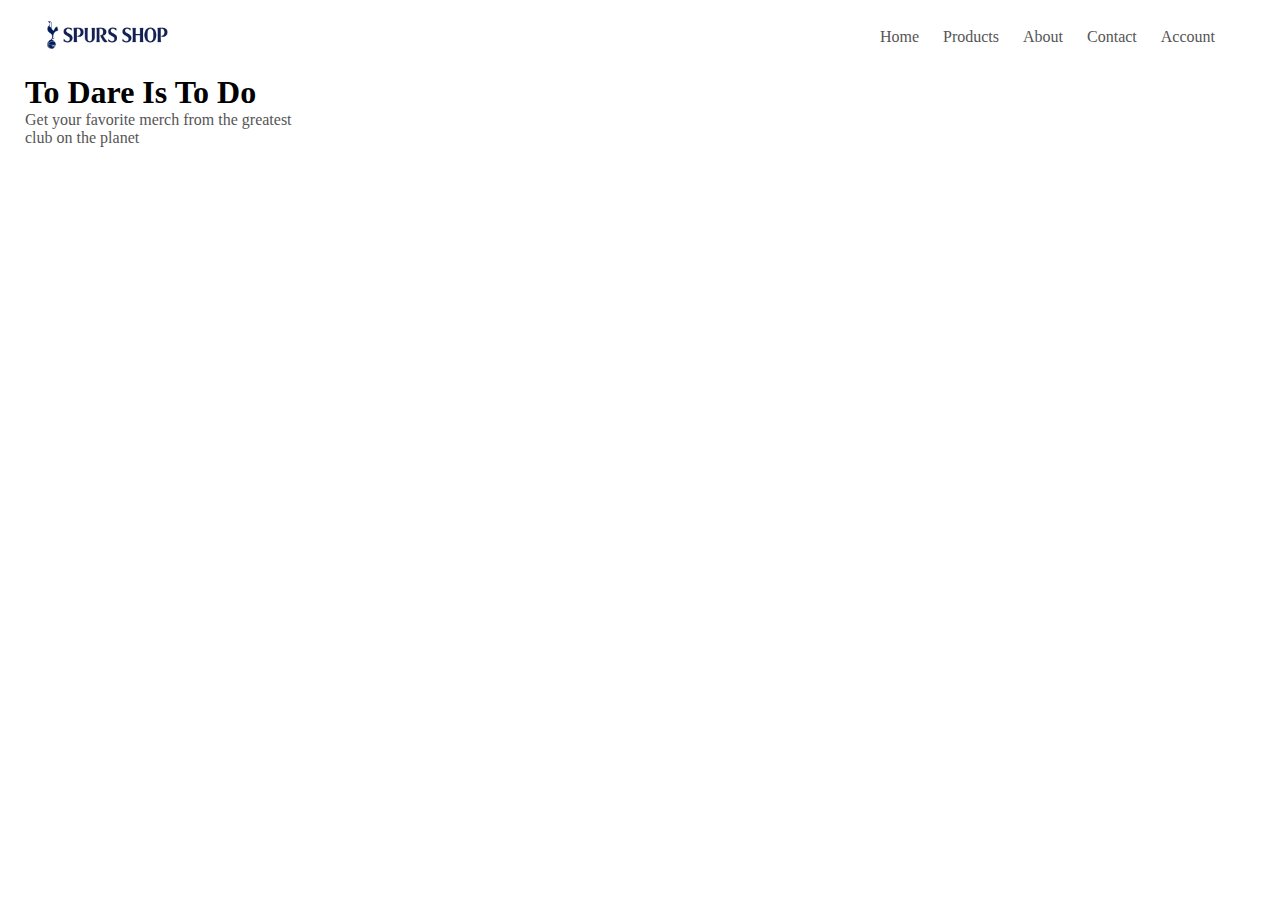
==== index.html @ 655da0f9 "Fixed file conflict" ====
<!DOCTYPE html>
<html lang="en">
<head>
    <meta charset="UTF-8">
    <meta http-equiv="X-UA-Compatible" content="IE=edge">
    <meta name="viewport" content="width=device-width, initial-scale=1.0">
    <title>SpursShop │ Unofficial Website</title>
    <link rel="stylesheet" href="./css/style.css">
</head>
<body>


    <div class="container">
        <div class="navbar">
            <div class="logo">
                <img src="image/spurslogonew.jpg" width="125px">
            </div>
            <nav>
                <ul>
                    <li><a href="">Home</a></li>
                    <li><a href="">Products</a></li>
                    <li><a href="">About</a></li>
                    <li><a href="">Contact</a></li>
                    <li><a href="">Account</a></li>
                </ul>
            </nav>
        </div>
        <div class="row">
            <div class="col-2">
                <h1>To Dare Is To Do</h1>
                <p>Get your favorite merch from the greatest<br>club on the planet</p>
            </div>
            <div class="col-2">

            </div>
        </div>
    </div>
---- css/style.css ----
*{
    margin: 0;
    padding: 0;
    box-sizing: border-box;
}
.navbar{
    display: flex;
    align-items: center;
    padding: 20px;
}
nav{
    flex: 1;
    text-align: right;
}
nav ul{
    display: inline-block;
    list-style-type: none;
}
nav ul li{
    display: inline-block;
    margin-right: 20px;
}
a{
    text-decoration: none;
    color: #555;
}
p{
    color: #555;
}
.container{
    max-width: 1300px;
    margin: auto;
    padding-left: 25px;
    padding-right: 25px;
}
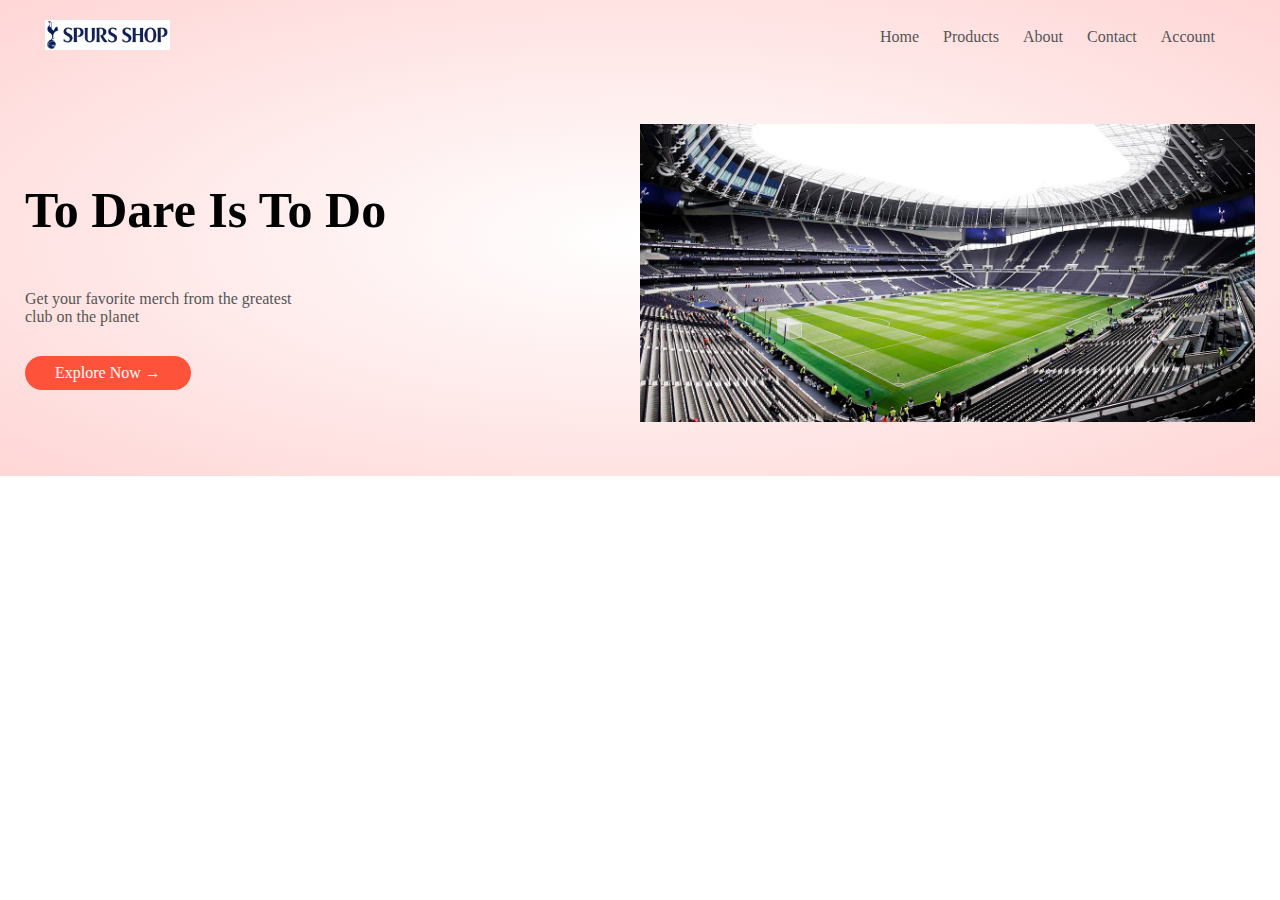
==== commit 4a86b9af: "update-1" ====
--- a/index.html
+++ b/index.html
@@ -9,7 +9,7 @@
 </head>
 <body>
 
-
+    <div class="header">
     <div class="container">
         <div class="navbar">
             <div class="logo">
@@ -29,9 +29,11 @@
             <div class="col-2">
                 <h1>To Dare Is To Do</h1>
                 <p>Get your favorite merch from the greatest<br>club on the planet</p>
+                <a href="" class="btn">Explore Now &#8594;</a>
             </div>
             <div class="col-2">
-
+                <img src="image/the-stadium.jpg">
             </div>
         </div>
     </div>
+</div>
--- a/css/style.css
+++ b/css/style.css
@@ -33,6 +33,36 @@
     padding-left: 25px;
     padding-right: 25px;
 }
+.row{
+    display: flex;
+    align-items: center;
+    flex-wrap: wrap;
+    justify-content: space-around;
+}
+.col-2{
+    flex-basis: 50%;
+    min-width: 300px;
+}
+.col-2  img{
+    max-width: 100%;
+    padding: 50px 0px;
+}
+.col-2  h1{
+    font-size: 50px;
+    line-height: 60px;
+    margin: 50px 0px;
+}
+.btn{
+    display: inline-block;
+    background: #ff523b;
+    color: #fff;
+    padding: 8px 30px;
+    margin: 30px 0px;
+    border-radius: 30px;
+}
+.header{
+    background: radial-gradient(#fff,#ffd6d6);
+}
 
 
 
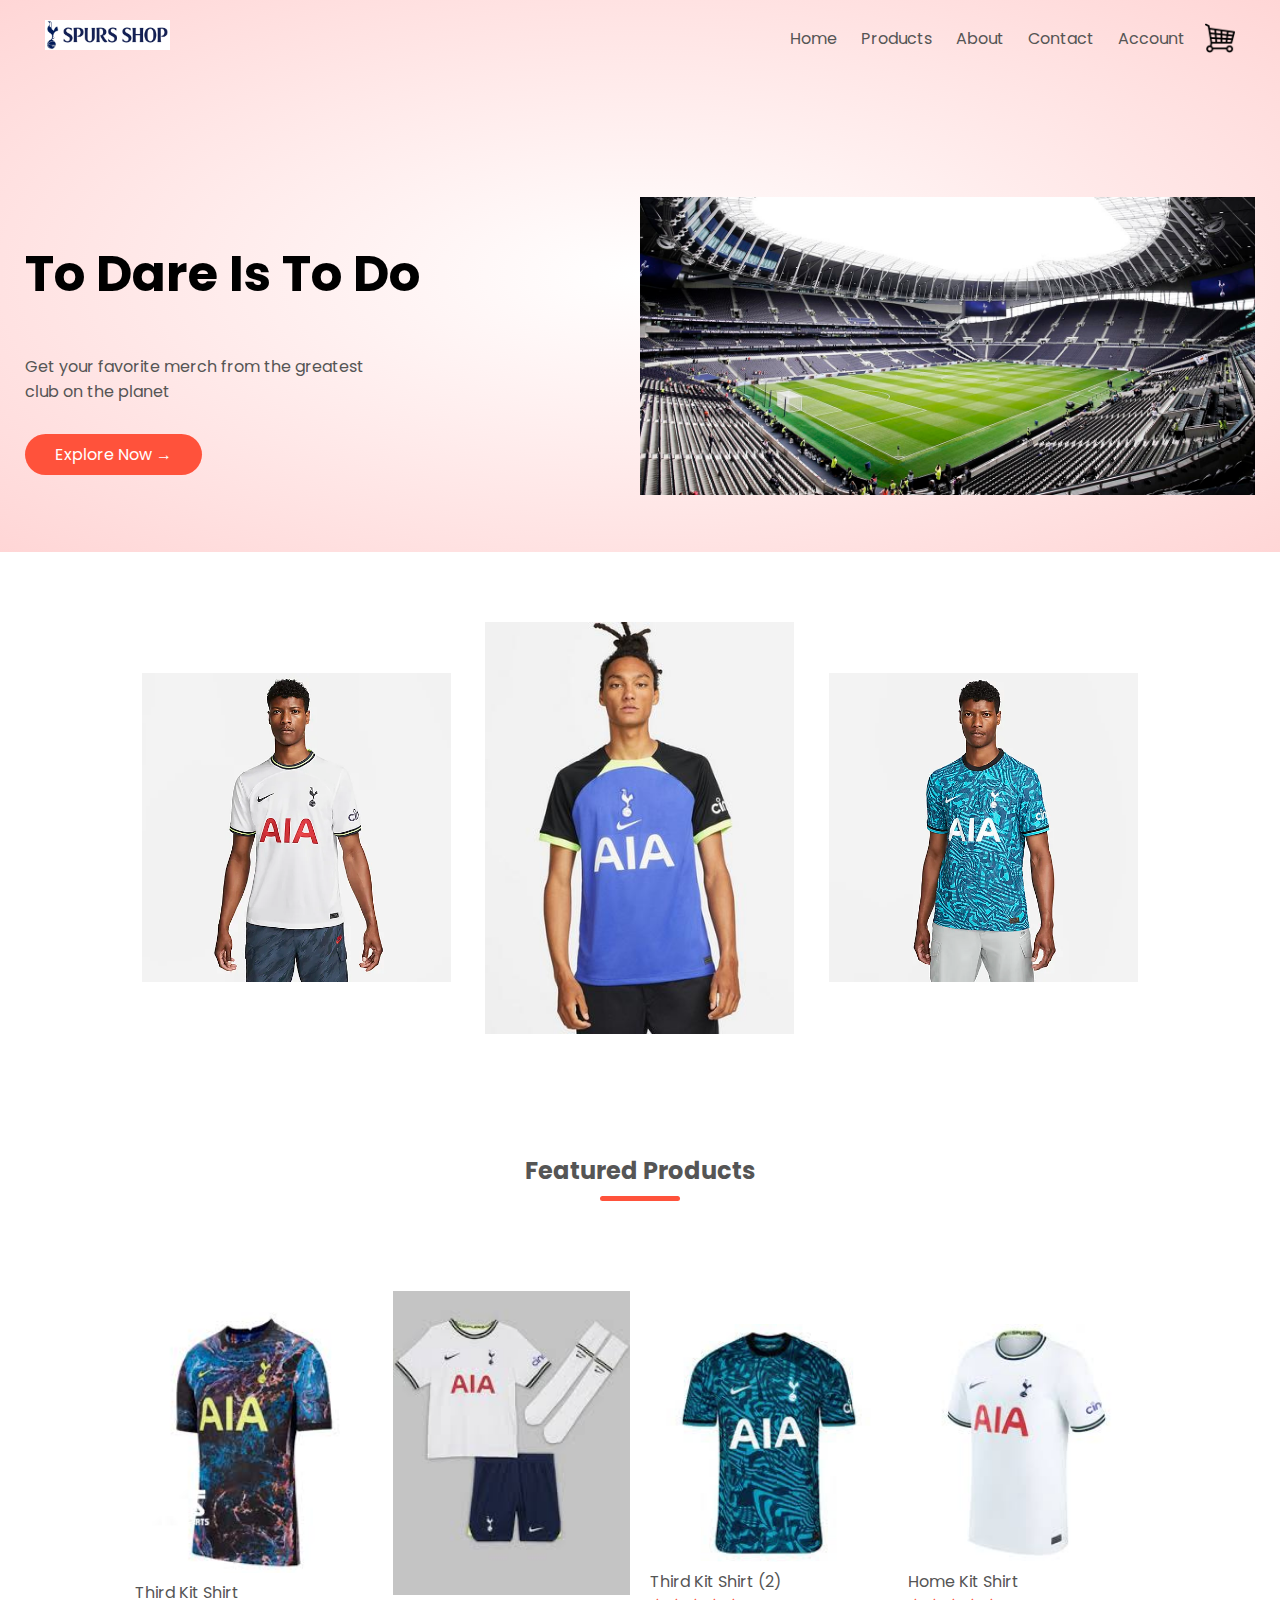
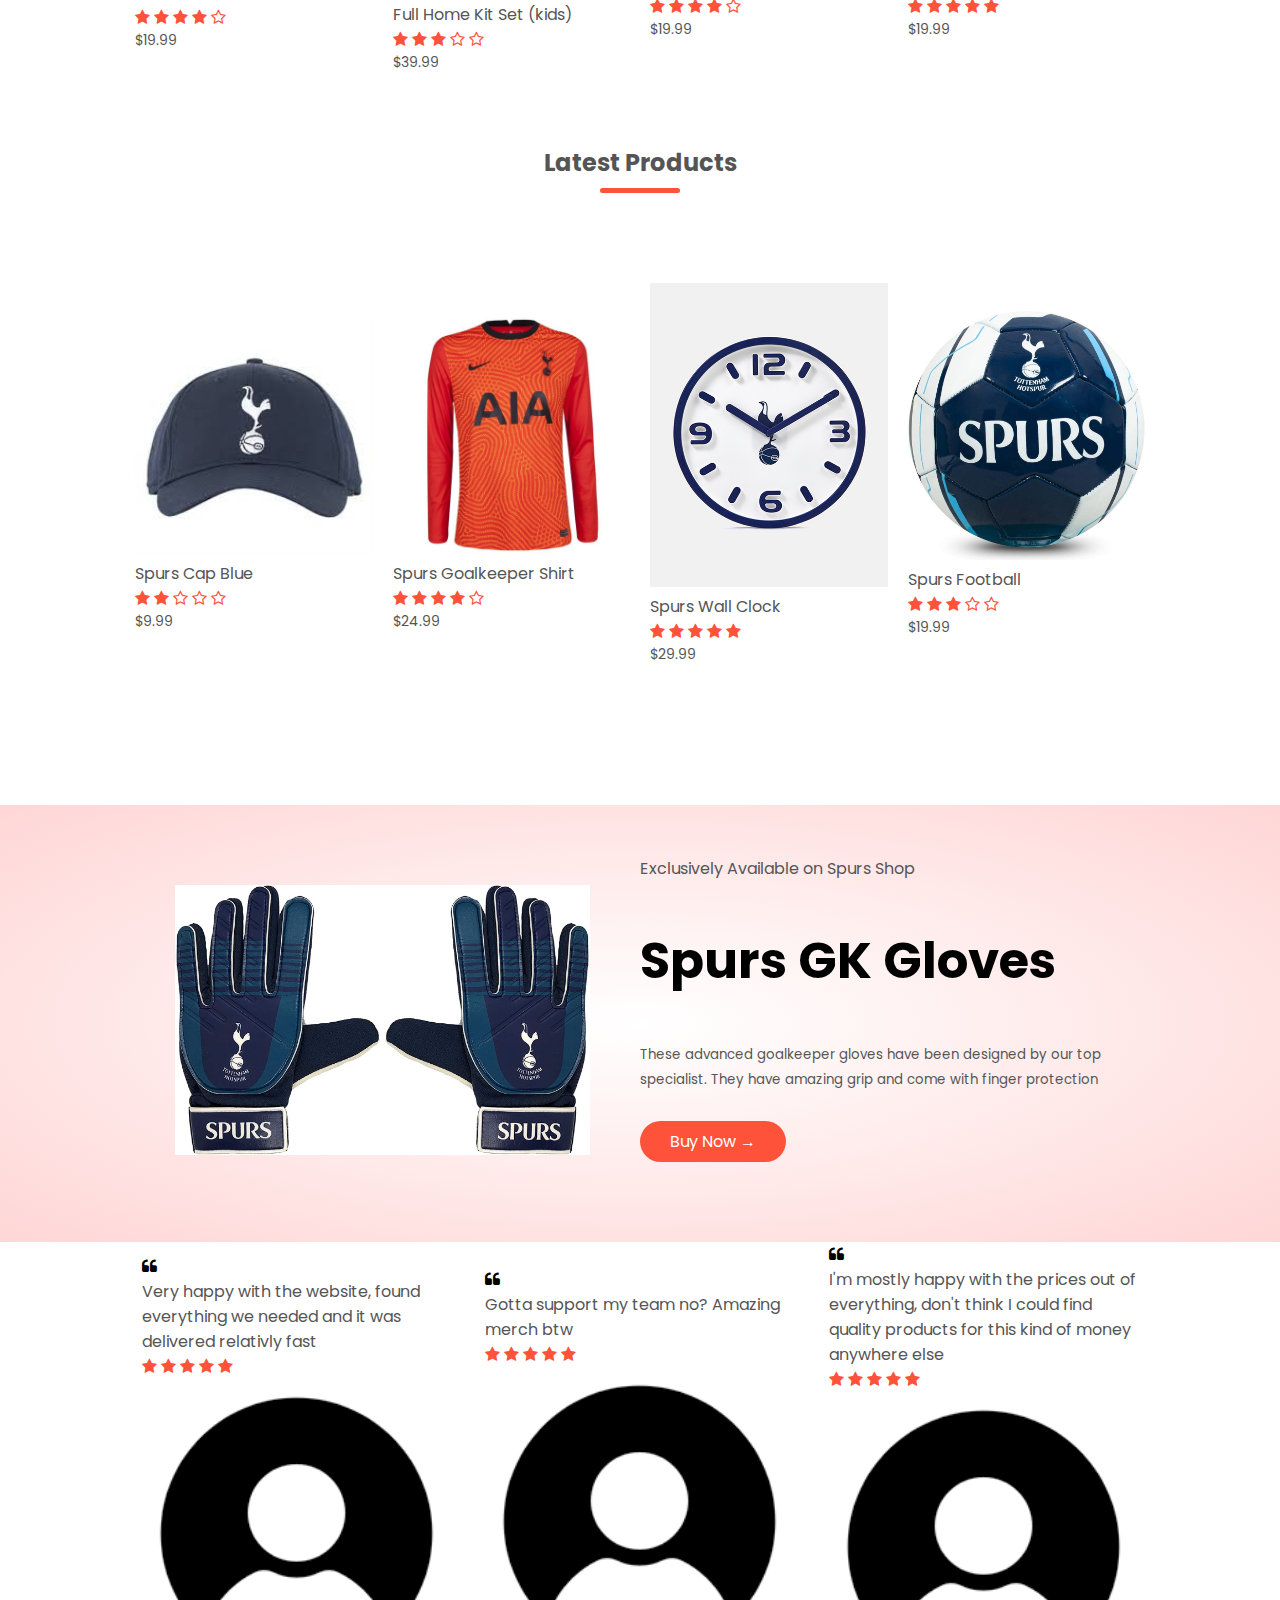
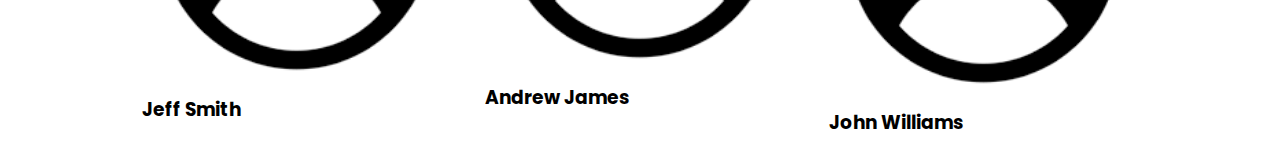
==== commit 865993ae: "update-2" ====
--- a/index.html
+++ b/index.html
@@ -6,6 +6,8 @@
     <meta name="viewport" content="width=device-width, initial-scale=1.0">
     <title>SpursShop │ Unofficial Website</title>
     <link rel="stylesheet" href="./css/style.css">
+    <link href="https://fonts.googleapis.com/css2?family=Poppins:wght@300;400;500;600;700&display=swap" rel="stylesheet">
+    <link rel="stylesheet" href="https://stackpath.bootstrapcdn.com/font-awesome/4.7.0/css/font-awesome.min.css">
 </head>
 <body>
 
@@ -24,6 +26,7 @@
                     <li><a href="">Account</a></li>
                 </ul>
             </nav>
+            <img src="image/1413908.png" width="30px" height="30px">
         </div>
         <div class="row">
             <div class="col-2">
@@ -37,3 +40,203 @@
         </div>
     </div>
 </div>
+
+<!-------- featured categories --------->
+    <div class="categories">
+        <div class="small-container">
+            <div class="row">
+                <div class="col-3">
+                    <img src="image/127d8c33-7aa8-447e-894a-c0cc6137f9d4.webp">
+                </div>
+                <div class="col-3">
+                    <img src="image/nike-mens-tottenham-hotspurnbsp2223-awaynbspstadium-shirt-multi.jpg">
+                </div>
+                <div class="col-3">
+                    <img src="image/f6140821-fce2-4a97-a7a6-a79ab4086b59.webp">
+                </div>
+            </div>
+        </div>
+        
+    </div>
+<!-------- featured products --------->
+    <div class="small-container">
+        <h2 class="title">Featured Products</h2>
+        <div class="row">
+            <div class="col-4">
+                <img src="image/images (1).jpg">
+                <h4>Third Kit Shirt</h4>
+                <div class="rating">
+                    <i class="fa fa-star"></i>
+                    <i class="fa fa-star"></i>
+                    <i class="fa fa-star"></i>
+                    <i class="fa fa-star"></i>
+                    <i class="fa fa-star-o"></i>
+                </div>
+                <p>$19.99</p>
+            </div>
+            <div class="col-4">
+                <img src="image/images (2).jpg">
+                <h4>Full Home Kit Set (kids)</h4>
+                <div class="rating">
+                    <i class="fa fa-star"></i>
+                    <i class="fa fa-star"></i>
+                    <i class="fa fa-star"></i>
+                    <i class="fa fa-star-o"></i>
+                    <i class="fa fa-star-o"></i>
+                </div>
+                <p>$39.99</p>
+            </div>
+            <div class="col-4">
+                <img src="image/images (3).jpg">
+                <h4>Third Kit Shirt (2)</h4>
+                <div class="rating">
+                    <i class="fa fa-star"></i>
+                    <i class="fa fa-star"></i>
+                    <i class="fa fa-star"></i>
+                    <i class="fa fa-star"></i>
+                    <i class="fa fa-star-o"></i>
+                </div>
+                <p>$19.99</p>
+            </div>
+            <div class="col-4">
+                <img src="image/images.jpg">
+                <h4>Home Kit Shirt</h4>
+                <div class="rating">
+                    <i class="fa fa-star"></i>
+                    <i class="fa fa-star"></i>
+                    <i class="fa fa-star"></i>
+                    <i class="fa fa-star"></i>
+                    <i class="fa fa-star"></i>
+                </div>
+                <p>$19.99</p>
+            </div>
+        </div>
+        <h2 class="title">Latest Products</h2>
+        <div class="row">
+            <div class="col-4">
+                <img src="image/download.jpg">
+                <h4>Spurs Cap Blue</h4>
+                <div class="rating">
+                    <i class="fa fa-star"></i>
+                    <i class="fa fa-star"></i>
+                    <i class="fa fa-star-o"></i>
+                    <i class="fa fa-star-o"></i>
+                    <i class="fa fa-star-o"></i>
+                </div>
+                <p>$9.99</p>
+            </div>
+            <div class="col-4">
+                <img src="image/spurs-home-goalkeeper-shirt-20-21.jpg">
+                <h4>Spurs Goalkeeper Shirt</h4>
+                <div class="rating">
+                    <i class="fa fa-star"></i>
+                    <i class="fa fa-star"></i>
+                    <i class="fa fa-star"></i>
+                    <i class="fa fa-star"></i>
+                    <i class="fa fa-star-o"></i>
+                </div>
+                <p>$24.99</p>
+            </div>
+            <div class="col-4">
+                <img src="image/Spurs Wall Clock.jpg">
+                <h4>Spurs Wall Clock</h4>
+                <div class="rating">
+                    <i class="fa fa-star"></i>
+                    <i class="fa fa-star"></i>
+                    <i class="fa fa-star"></i>
+                    <i class="fa fa-star"></i>
+                    <i class="fa fa-star"></i>
+                </div>
+                <p>$29.99</p>
+            </div>
+            <div class="col-4">
+                <img src="image/61Cq0xBfmJL._AC_SL1001_.jpg">
+                <h4>Spurs Football</h4>
+                <div class="rating">
+                    <i class="fa fa-star"></i>
+                    <i class="fa fa-star"></i>
+                    <i class="fa fa-star"></i>
+                    <i class="fa fa-star-o"></i>
+                    <i class="fa fa-star-o"></i>
+                </div>
+                <p>$19.99</p>
+            </div>
+        </div>
+    </div>
+<!--------- offer --------->
+    <div class="offer">
+        <div class="small-container">
+            <div class="row">
+                <div class="col-2">
+                    <img src="image/71+GPSuzrxL._AC_UL1500_.jpg" class="offer-img">
+                </div>
+                <div class="col-2">
+                    <p>Exclusively Available on Spurs Shop</p>
+                    <h1>Spurs GK Gloves</h1>
+                    <small>These advanced goalkeeper gloves have been designed by our top specialist. They have amazing grip and come with finger protection</small>
+                    <a href="" class="btn">Buy Now &#8594;</a>
+                </div>
+            </div>
+        </div>
+    </div>
+
+<!--------- testimonial -------->
+    <div class="testimonial">
+        <div class="small-container">
+            <div class="row">
+                <div class="col-3">
+                    <i class="fa fa-quote-left"></i> 
+                    <p>Very happy with the website, found everything we needed and it was delivered relativly fast</p>
+                    <div class="rating">
+                        <i class="fa fa-star"></i>
+                        <i class="fa fa-star"></i>
+                        <i class="fa fa-star"></i>
+                        <i class="fa fa-star"></i>
+                        <i class="fa fa-star"></i>
+                    </div>
+                    <img src="image/download.png">
+                    <h3>Jeff Smith</h3>
+                </div>
+                <div class="col-3">
+                    <i class="fa fa-quote-left"></i> 
+                    <p>Gotta support my team no? Amazing merch btw</p>
+                    <div class="rating">
+                        <i class="fa fa-star"></i>
+                        <i class="fa fa-star"></i>
+                        <i class="fa fa-star"></i>
+                        <i class="fa fa-star"></i>
+                        <i class="fa fa-star"></i>
+                    </div>
+                    <img src="image/download.png">
+                    <h3>Andrew James</h3>
+                </div>
+                <div class="col-3">
+                    <i class="fa fa-quote-left"></i> 
+                    <p>I'm mostly happy with the prices out of everything, don't think I could find quality products for this kind of money anywhere else</p>
+                    <div class="rating">
+                        <i class="fa fa-star"></i>
+                        <i class="fa fa-star"></i>
+                        <i class="fa fa-star"></i>
+                        <i class="fa fa-star"></i>
+                        <i class="fa fa-star"></i>
+                    </div>
+                    <img src="image/download.png">
+                    <h3>John Williams</h3>
+                </div>
+            </div>
+        </div>
+    </div>
+
+
+</body>
+</html>
+
+
+
+
+
+
+
+
+
+
--- a/css/style.css
+++ b/css/style.css
@@ -3,6 +3,11 @@
     padding: 0;
     box-sizing: border-box;
 }
+
+body{
+    font-family: 'Poppins', sans-serif;
+}
+
 .navbar{
     display: flex;
     align-items: center;
@@ -59,9 +64,93 @@
     padding: 8px 30px;
     margin: 30px 0px;
     border-radius: 30px;
+    transition: background 0.5s;
 }
+
+.btn:hover{
+    background: #563434;
+}
+
 .header{
     background: radial-gradient(#fff,#ffd6d6);
+}
+.header .row{
+    margin-top: 70px;
+}
+.categories{
+    margin: 70px 0px;
+}
+.col-3{
+    flex-basis: 30%;
+    min-width: 250px;
+    margin-bottom: 30px;
+}
+.col-3 img{
+    width: 100%;
+}
+.small-container{
+    max-width: 1080px;
+    margin: auto;
+    padding-left: 25px;
+    padding-right: 25px;
+}
+.col-4{
+    flex-basis: 25%;
+    padding: 10px;
+    min-width: 200px;
+    margin-bottom: 50px;
+    transition: transform 0.5s;
+}
+.col-4 img{
+    width: 100%;
+}
+
+.title{
+    text-align: center;
+    margin: 0 auto 80px;
+    position: relative;
+    line-height: 60px;
+    color: #555;
+}
+.title::after{
+    content: "";
+    background: #ff523b;
+    width: 80px;
+    height: 5px;
+    border-radius: 5px;
+    position: absolute;
+    bottom: 0;
+    left: 50%;
+    transform: translateX(-50%);
+}
+
+h4{
+    color: #555;
+    font-weight: normal;
+}
+.col-4 p{
+    font-size: 14px;
+}
+.rating .fa{
+    color: #ff523b;
+}
+
+.col-4:hover{
+    transform: translateY(-5px);
+}
+
+/*------- offer --------*/
+
+.offer{
+    background: radial-gradient(#fff,#ffd6d6);
+    margin-top: 80px;
+    padding: 30px 0px;
+}
+.col-2 .offer-img{
+    padding: 50px;
+}
+small{
+    color: #555;
 }
 
 
@@ -75,3 +164,4 @@
 
 
 
+
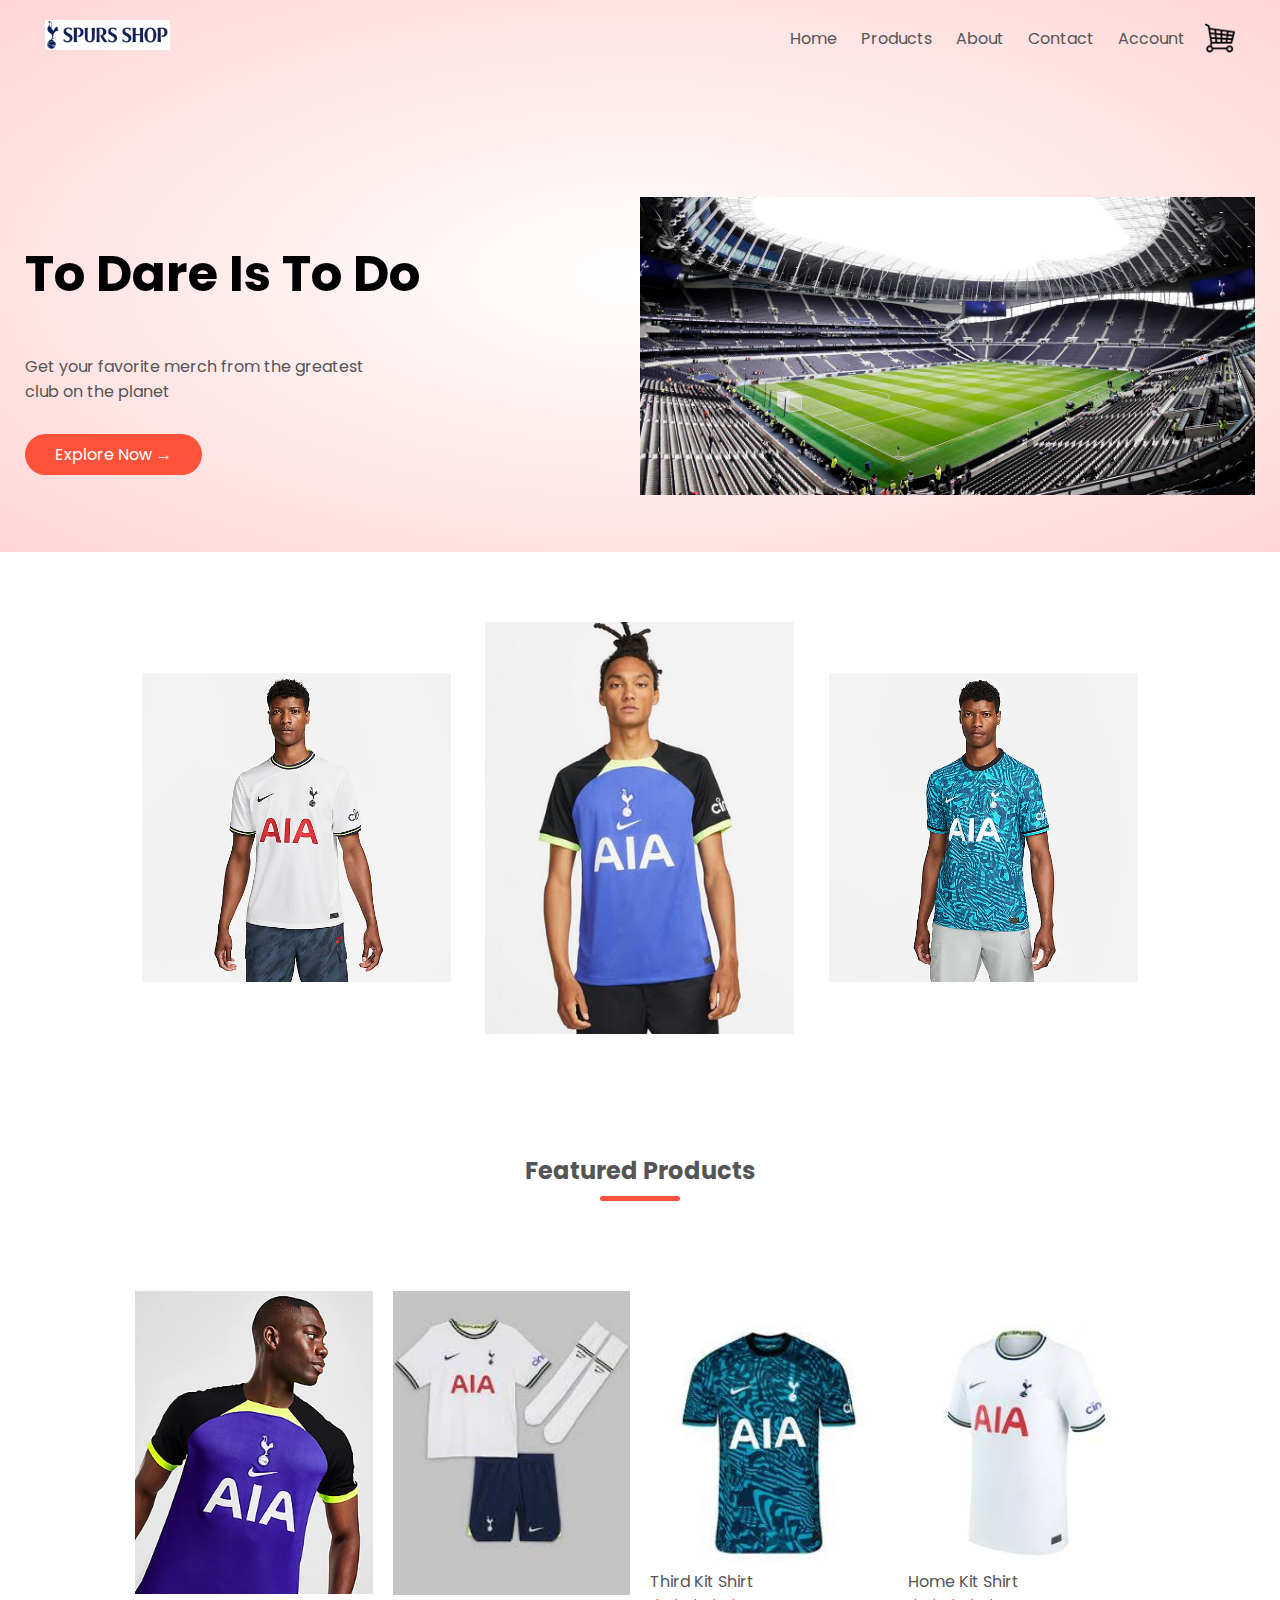
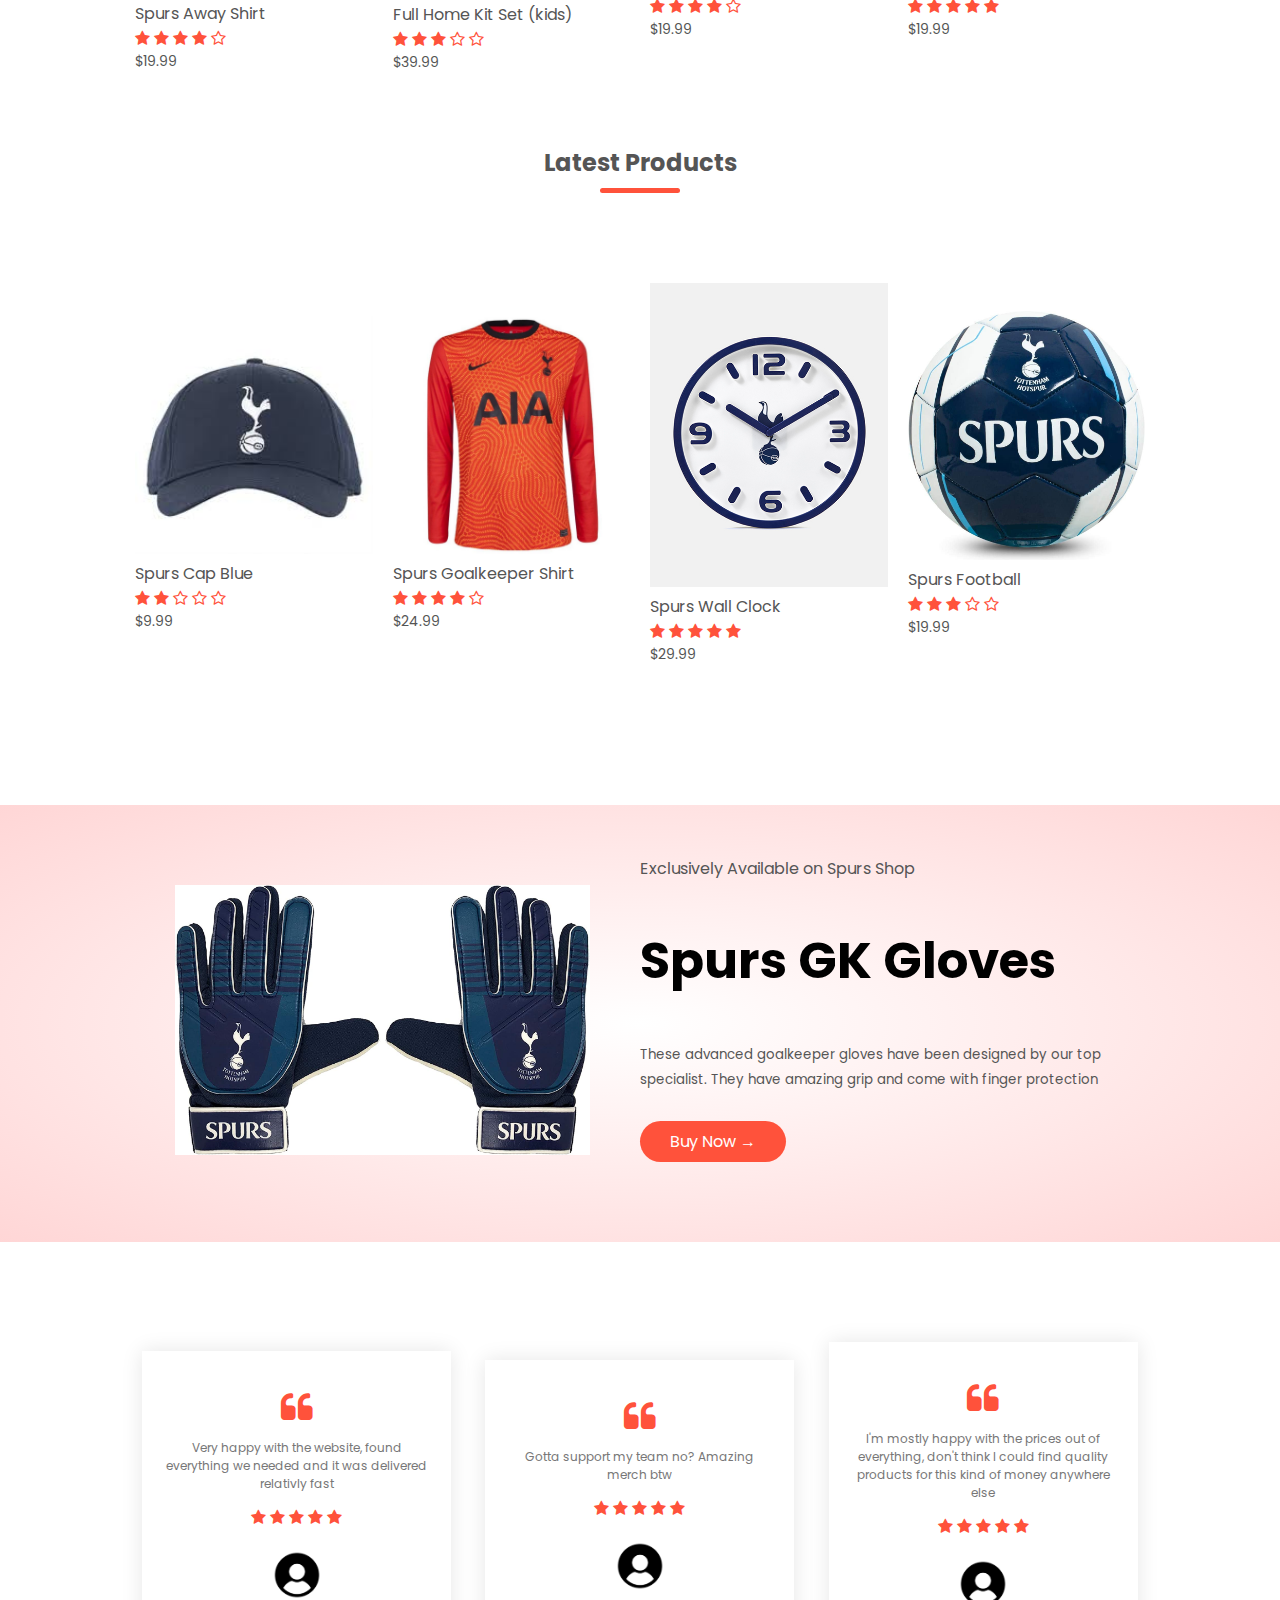
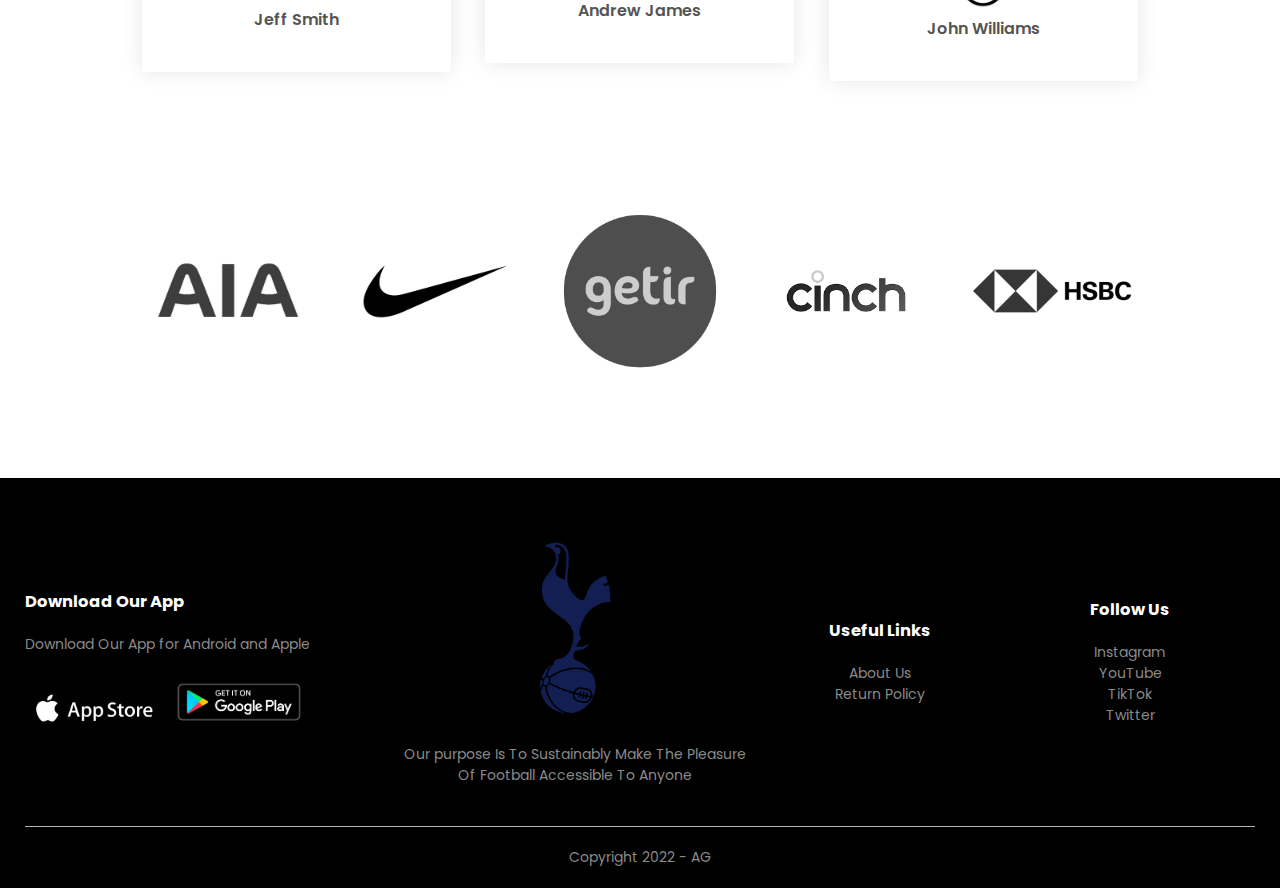
==== commit 9a09fd85: "Update-4" ====
--- a/index.html
+++ b/index.html
@@ -2,6 +2,7 @@
 <html lang="en">
 <head>
     <meta charset="UTF-8">
+    <meta name="viewport" content="width=device-width, initial-scale=1.0">
     <meta http-equiv="X-UA-Compatible" content="IE=edge">
     <meta name="viewport" content="width=device-width, initial-scale=1.0">
     <title>SpursShop │ Unofficial Website</title>
@@ -18,7 +19,7 @@
                 <img src="image/spurslogonew.jpg" width="125px">
             </div>
             <nav>
-                <ul>
+                <ul id="MenuItems">
                     <li><a href="">Home</a></li>
                     <li><a href="">Products</a></li>
                     <li><a href="">About</a></li>
@@ -27,6 +28,8 @@
                 </ul>
             </nav>
             <img src="image/1413908.png" width="30px" height="30px">
+            <img src="image/menu icon 2.png" class="menu-icon" 
+            onclick="menutoggle()">
         </div>
         <div class="row">
             <div class="col-2">
@@ -63,8 +66,8 @@
         <h2 class="title">Featured Products</h2>
         <div class="row">
             <div class="col-4">
-                <img src="image/images (1).jpg">
-                <h4>Third Kit Shirt</h4>
+                <img src="image/spurs shirt cover.webp">
+                <h4>Spurs Away Shirt</h4>
                 <div class="rating">
                     <i class="fa fa-star"></i>
                     <i class="fa fa-star"></i>
@@ -88,7 +91,7 @@
             </div>
             <div class="col-4">
                 <img src="image/images (3).jpg">
-                <h4>Third Kit Shirt (2)</h4>
+                <h4>Third Kit Shirt</h4>
                 <div class="rating">
                     <i class="fa fa-star"></i>
                     <i class="fa fa-star"></i>
@@ -227,6 +230,84 @@
         </div>
     </div>
 
+<!----------- brands --------->
+    <div class="brands">
+        <div class="small-container">
+            <div class="row">
+                <div class="col-5">
+                    <img src="image/AIA logo.jpg">
+                </div>
+                <div class="col-5">
+                    <img src="image/nike logo.jpg">
+                </div>
+                <div class="col-5">
+                    <img src="image/getir logo.png">
+                </div>
+                <div class="col-5">
+                    <img src="image/cinch logo.png">
+                </div>
+                <div class="col-5">
+                    <img src="image/HSBC-Logo.png">
+                </div>
+            </div>
+        </div>
+    </div>
+
+<!----------footer--------->
+
+    <div class="footer">
+        <div class="container">
+            <div class="row">
+                <div class="footer-col-1">
+                    <h3>Download Our App</h3>
+                    <p>Download Our App for Android and Apple</p>
+                    <div class="app-logo">
+                        <img src="image/app store black logo 2.jpg">
+                        <img src="image/google-play-badge.png">
+                    </div>
+                </div>
+                <div class="footer-col-2">
+                    <img src="image/spurs logo.png">
+                    <p>Our purpose Is To Sustainably Make The Pleasure Of Football Accessible To Anyone</p>
+                </div>
+                <div class="footer-col-3">
+                    <h3>Useful Links</h3>
+                    <ul>
+                        <li>About Us</li>
+                        <li>Return Policy</li>
+                    </ul>
+                </div>
+                <div class="footer-col-4">
+                    <h3>Follow Us</h3>
+                    <ul>
+                        <li>Instagram</li>
+                        <li>YouTube</li>
+                        <li>TikTok</li>
+                        <li>Twitter</li>
+                    </ul>
+                </div>
+            </div>
+            <hr>
+            <p class="copyright">Copyright 2022 - AG</p>
+        </div>
+    </div>
+<!---------js for toggle menu----------->
+    <script>
+        var MenuItems = document.getElementById("MenuItems");
+
+        MenuItems.style.maxHeight = "0px";
+
+        function menutoggle(){
+            if(MenuItems.style.maxHeight == "0px")
+                {
+                    MenuItems.style.maxHeight = "200px";
+                }
+            else
+                {
+                    MenuItems.style.maxHeight = "0px";
+                }
+        }
+    </script>
 
 </body>
 </html>
--- a/css/style.css
+++ b/css/style.css
@@ -153,15 +153,257 @@
     color: #555;
 }
 
-
-
-
-
-
-
-
-
-
-
-
-
+/*----------testimonial-------*/
+
+.testimonial{
+    padding-top: 100px;
+}
+.testimonial .col-3{
+    text-align: center;
+    padding: 40px 20px;
+    box-shadow: 0 0 20px 0px rgba(0, 0, 0, 0.1);
+    cursor: pointer;
+    transition: transform 0.5s;
+}
+.testimonial .col-3 img{
+    width: 50px;
+    margin-top: 20px;
+    border-radius: 50%;
+}
+.testimonial .col-3:hover{
+    transform: translateY(-10px);
+}
+.fa.fa-quote-left{
+    font-size: 34px;
+    color: #ff523b;
+}
+.col-3 p{
+    font-size: 12px;
+    margin: 12px 0;
+    color: #777;
+}
+.testimonial .col-3 h3{
+    font-weight: 600;
+    color: #555;
+    font-size: 16px;
+}
+
+/*----------brands---------*/
+.brands{
+    margin: 100px auto;
+}
+.col-5{
+    width: 160px;
+}
+.col-5 img{
+    width: 100%;
+    cursor: pointer;
+    filter: grayscale(100%);
+}
+.col-5 img:hover{
+    filter: grayscale(0);
+}
+
+/*--------footer--------*/
+
+.footer{
+    background: #000;
+    color: #8a8a8a;
+    font-size: 14px;
+    padding: 60px 0 20px;
+}
+.footer p{
+    color: #8a8a8a;
+}
+.footer h3{
+    color: #fff;
+    margin-bottom: 20px;
+}
+.footer-col-1, .footer-col-2, .footer-col-3, .footer-col-4{
+    min-width: 250px;
+    margin-bottom: 20px;
+}
+.footer-col-1{
+    flex-basis: 30%;
+}
+.footer-col-2{
+    flex: 1;
+    text-align: center;
+}
+.footer-col-2 img{
+    width: 180px;
+    margin-bottom: 20px;
+}
+.footer-col-3, .footer-col-4{
+    flex-basis: 12%;
+    text-align: center;
+}
+ul{
+    list-style-type: none;
+}
+.app-logo{
+    margin-top: 20px;
+}
+.app-logo img{
+    width: 140px;
+}
+.footer hr{
+    border: none;
+    background: #b5b5b5;
+    height: 1px;
+    margin: 20px 0;
+}
+.copyright{
+    text-align: center;
+}
+
+.menu-icon{
+    width: 28px;
+    margin-left: 20px;
+    display: none;
+}
+
+/*-------- media query for menu ---------*/
+
+@media only screen and (max-width: 800px){
+
+    nav ul{
+        position: absolute;
+        top: 70px;
+        left: 0;
+        background: #333;
+        width: 100%;
+        overflow: hidden;
+        transition: max-height 0.5s;
+    }
+    nav ul li{
+        display: block;
+        margin-right: 50px;
+        margin-top: 10px;
+        margin-bottom: 10px;
+    }
+    nav ul li a{
+        color: #fff;
+    }
+    .menu-icon{
+        display: block;
+        cursor: pointer;
+    }
+}
+/*----------- All Products --------------*/
+
+.row-2{
+    justify-content: space-between;
+    margin: 100px auto 50px;
+}
+select{
+    border: 1px solid #ff523b;
+    padding: 5px;
+}
+select:focus{
+    outline: none;
+}
+.page-btn{
+    margin: 0 auto 80px;
+}
+.page-btn span{
+    display: inline-block;
+    border: 1px solid #ff523b;
+    margin-left: 10px;
+    width: 40px;
+    height: 40px;
+    text-align: center;
+    line-height: 40px;
+    cursor: pointer;
+}
+.page-btn span:hover{
+    background: #ff523b;
+    color: #fff;
+}
+
+/*-------single product details-------*/
+
+.single-product{
+    margin-top: 80px;
+}
+.single-product .col-2 img{
+    padding: 0;
+}
+.single-product .col-2{
+    padding: 20px;
+}
+.single-product h4{
+    margin: 20px 0;
+    font-size: 22px;
+    font-weight: bold;
+}
+.single-product select{
+    display: block;
+    padding: 10px;
+    margin-top: 20px;
+}
+.single-product input{
+    width: 50px;
+    height: 40px;
+    padding-left: 10px;
+    font-size: 20px;
+    margin-right: 10px;
+    border: 1px solid #ff523b;
+}
+input:focus{
+    outline: none;
+}
+.single-product .fa{
+    color: #ff523b;
+    margin-left: 10px;
+}
+
+.small-img-row{
+    display: flex;
+    justify-content: space-between;
+}
+.small-img-col{
+    flex-basis: 24%;
+    cursor: pointer;
+}
+
+
+
+
+
+
+/*-----media query for less than 600 screen size-----*/
+@media only screen and (max-width: 600px){
+    .row{
+        text-align: center;
+    }
+    .col-2, .col-3, .col-4{
+        flex-basis: 100%;
+    }
+    .single-product .row{
+        text-align: left;
+    }
+    .single-product .col-2{
+        padding: 20px 0;
+    }
+    .single-product h1{
+        font-size: 26px;
+        line-height: 32px;
+    }
+
+
+
+}
+
+
+
+
+
+
+
+
+
+
+
+
+
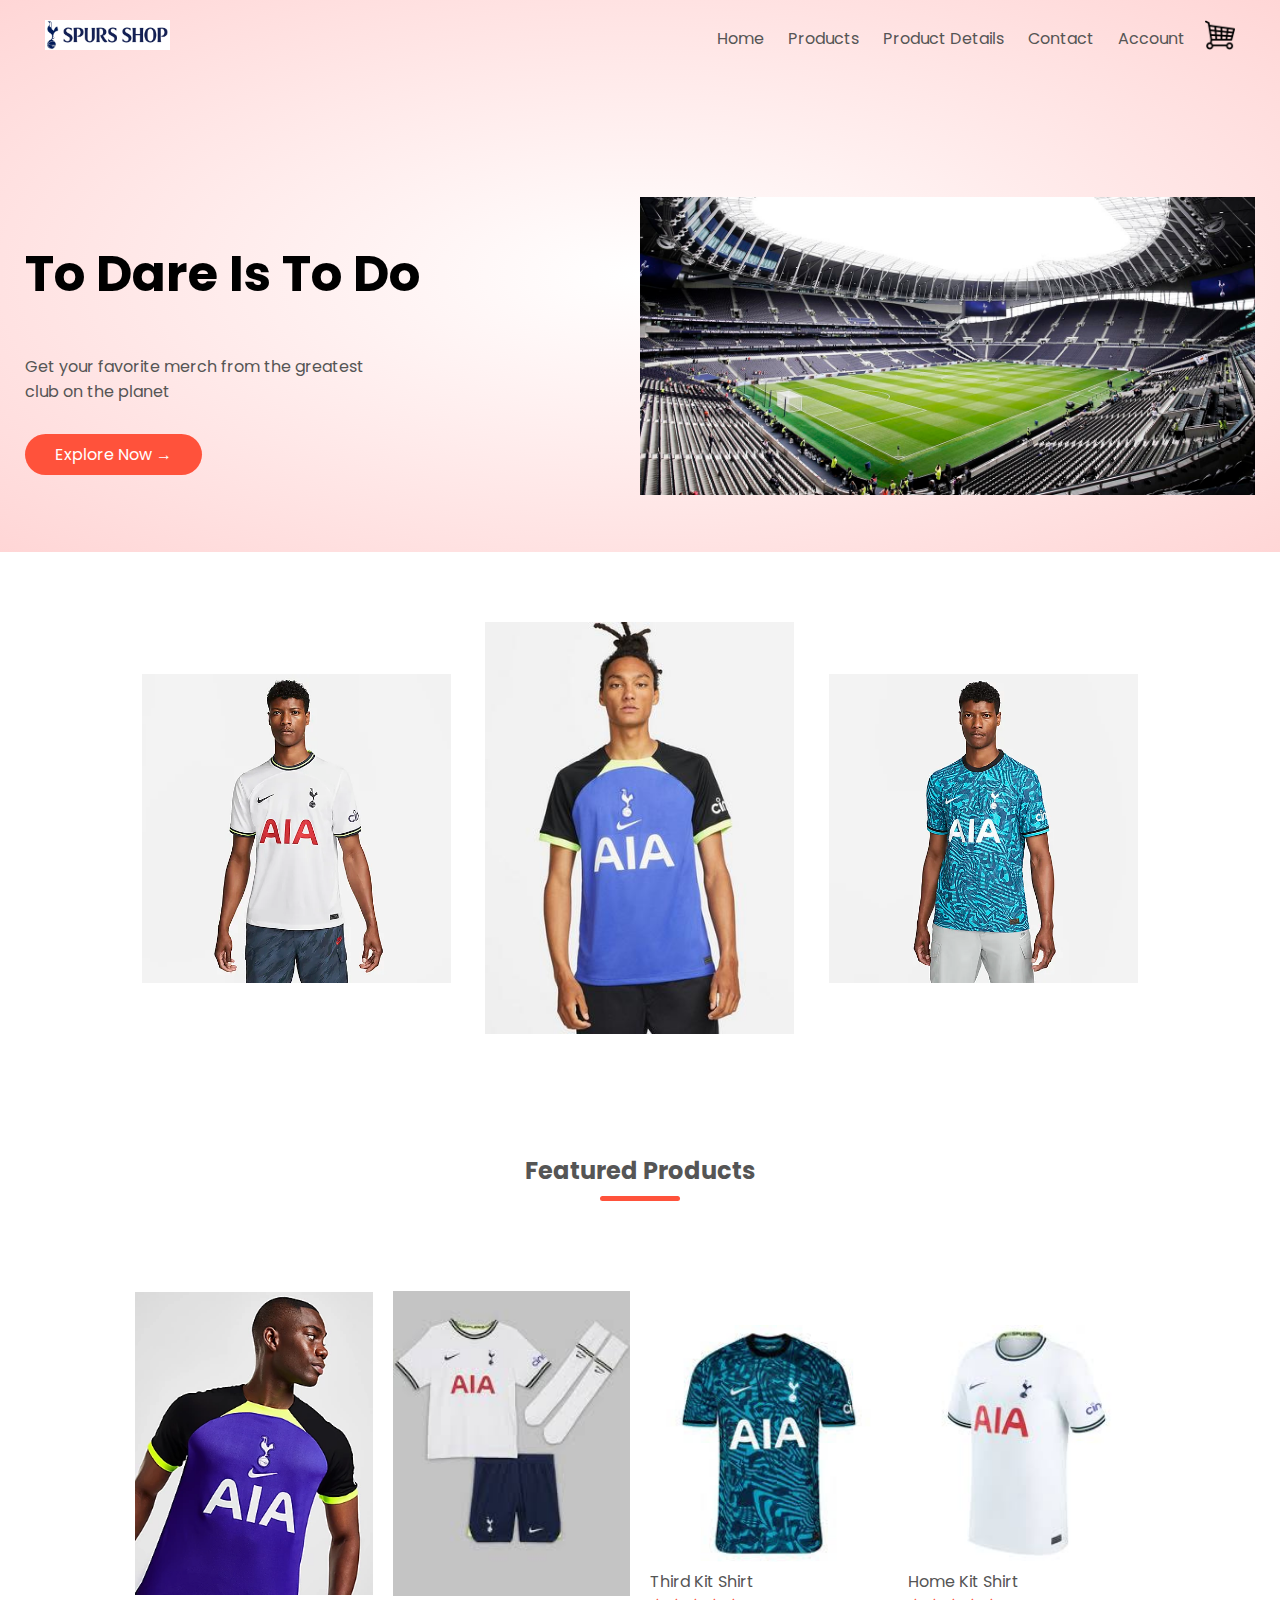
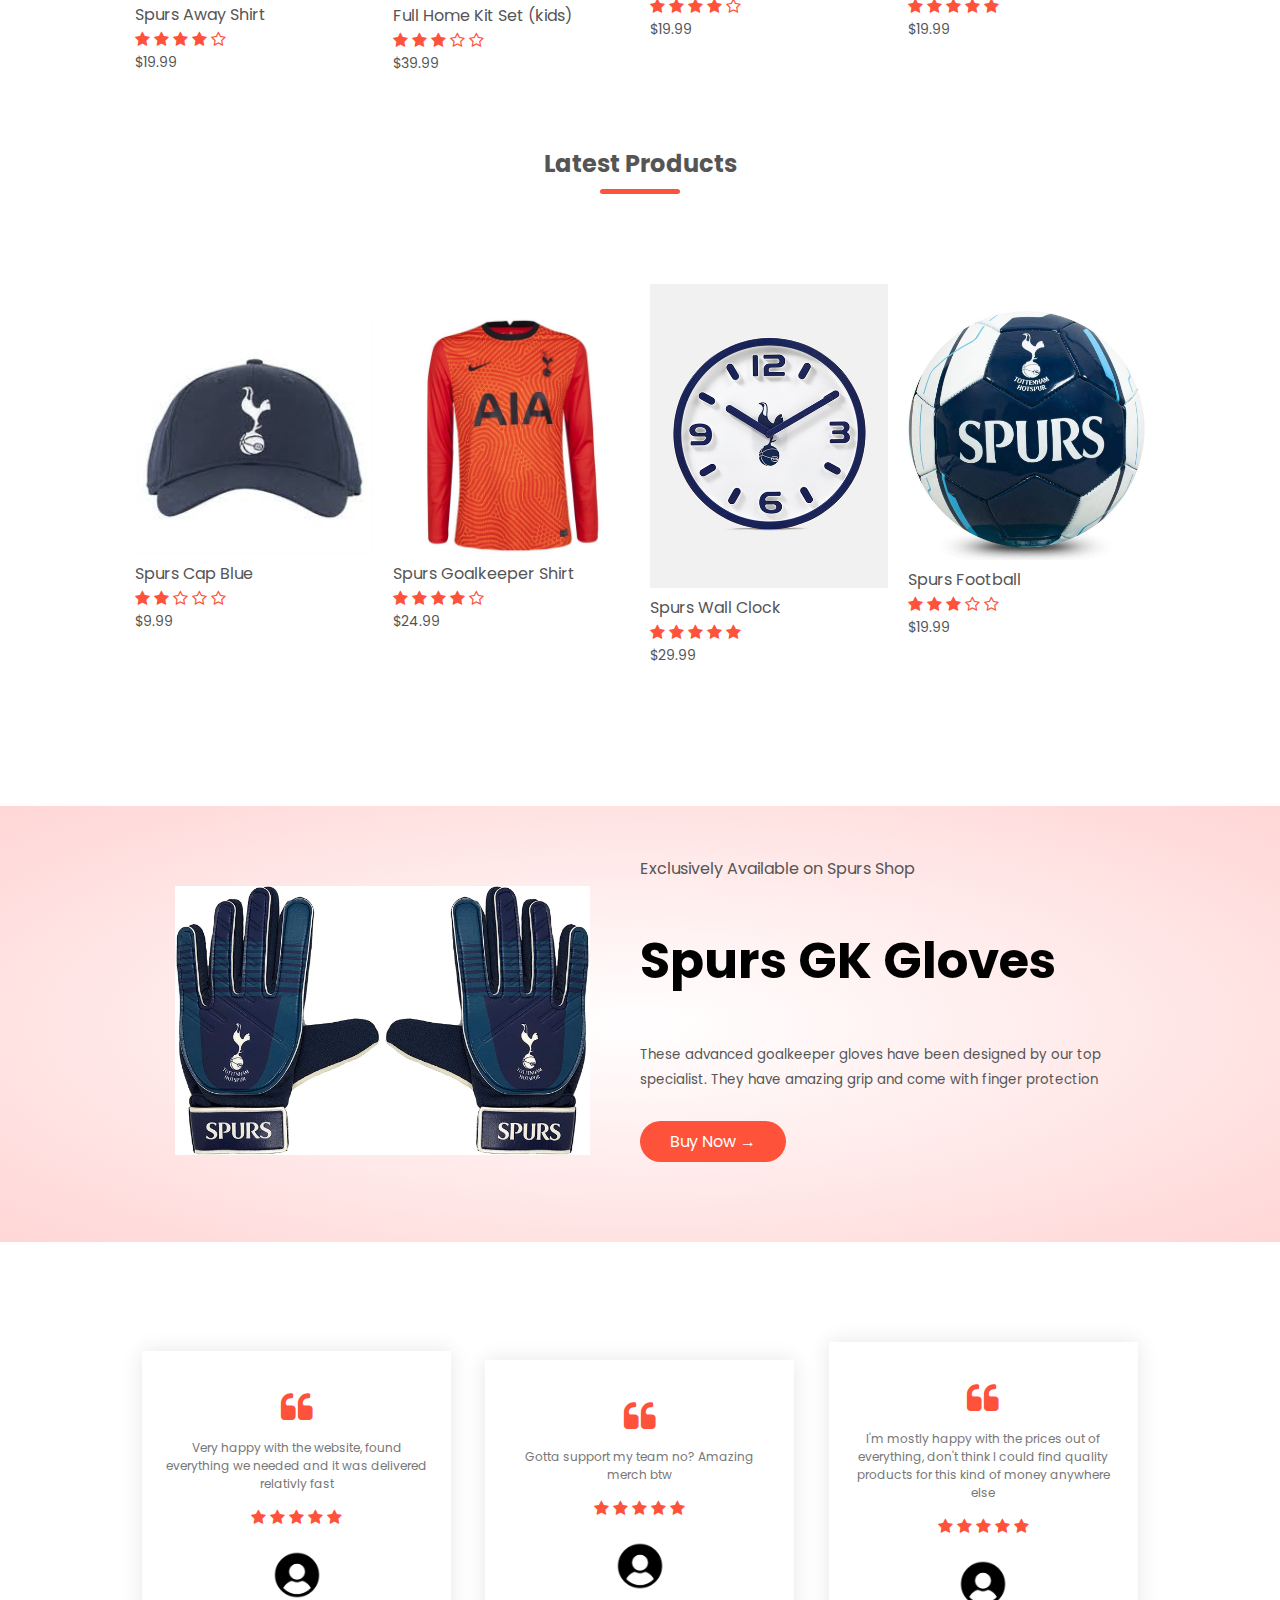
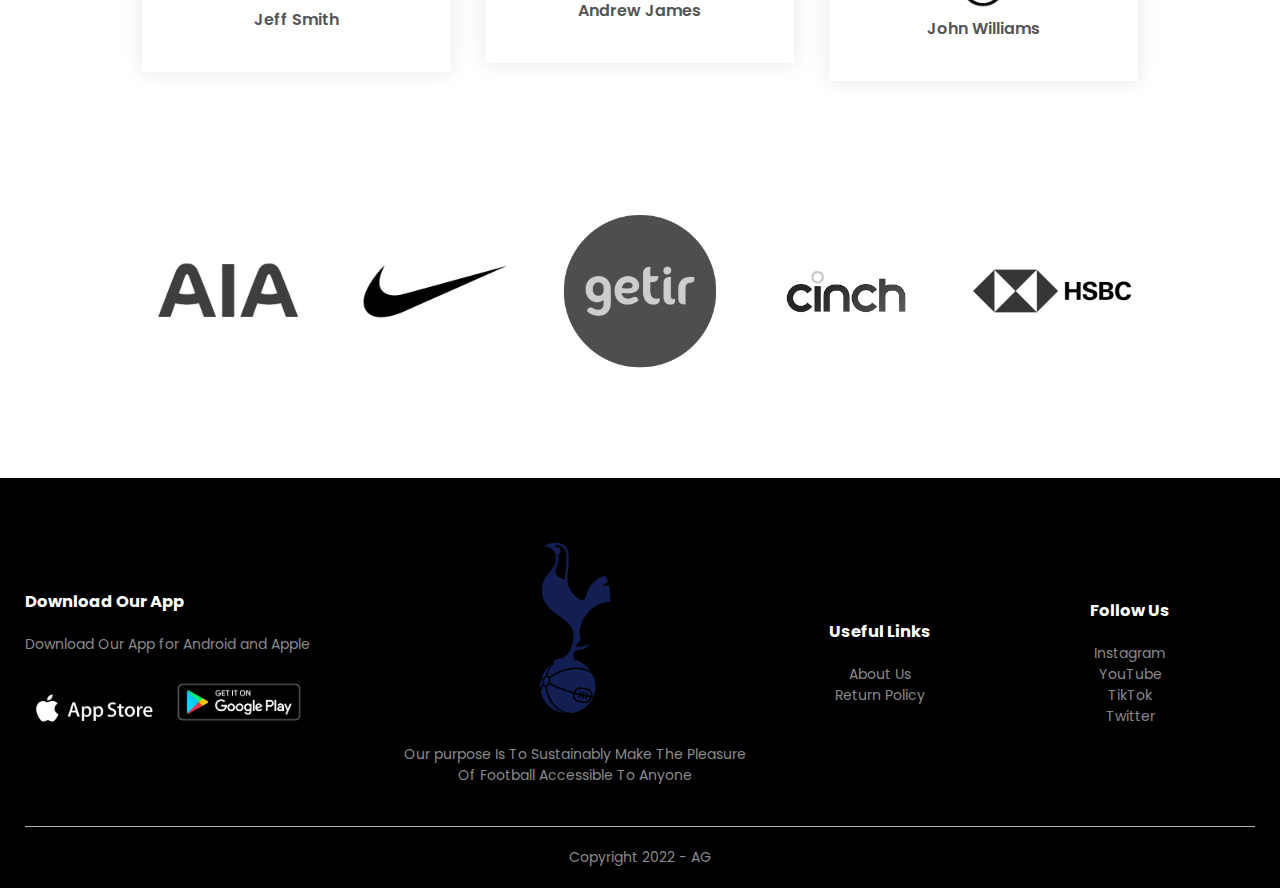
==== commit f8fc6445: "Update-5" ====
--- a/index.html
+++ b/index.html
@@ -20,16 +20,16 @@
             </div>
             <nav>
                 <ul id="MenuItems">
-                    <li><a href="">Home</a></li>
-                    <li><a href="">Products</a></li>
-                    <li><a href="">About</a></li>
+                    <li><a href="./index.html">Home</a></li>
+                    <li><a href="./products.html">Products</a></li>
+                    <li><a href="./Product-details.html">Product Details</a></li>
                     <li><a href="">Contact</a></li>
                     <li><a href="">Account</a></li>
                 </ul>
             </nav>
-            <img src="image/1413908.png" width="30px" height="30px">
-            <img src="image/menu icon 2.png" class="menu-icon" 
-            onclick="menutoggle()">
+            <a href="cart.html"><img src="image/1413908.png" width="30px" height="30px">
+            <img src="image/menu icon 2.png" class="menu-icon"
+                onclick="menutoggle()"></a>
         </div>
         <div class="row">
             <div class="col-2">
--- a/css/style.css
+++ b/css/style.css
@@ -367,6 +367,15 @@
     cursor: pointer;
 }
 
+/*-------cart items------*/
+
+.cart-page{
+    margin: 80px auto;
+}
+table{
+    width: 100%;
+    border-collapse: collapse;
+}
 
 
 
